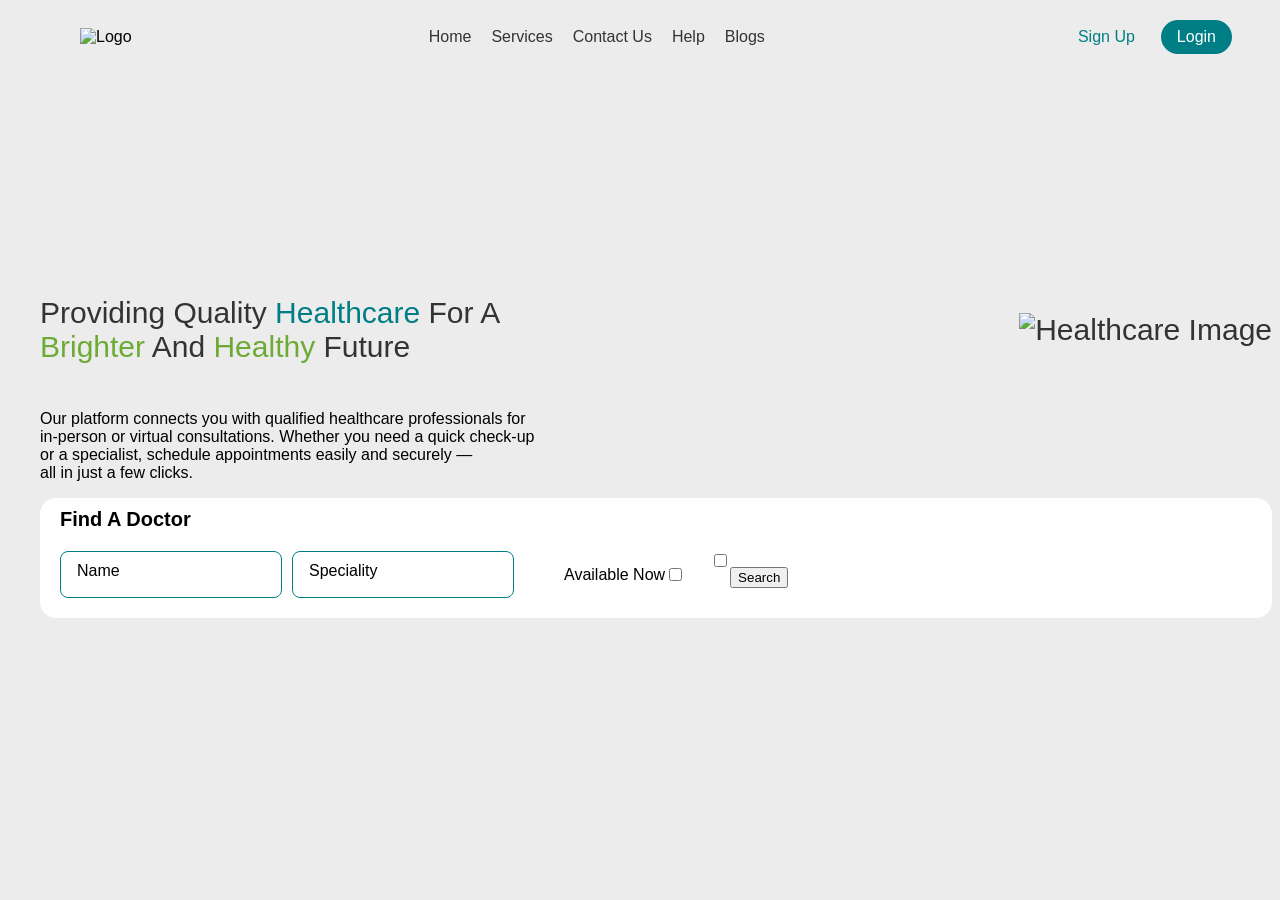
==== index.html @ ffe41bc7 "Initial commit" ====
<!DOCTYPE html>
<html lang="en">
<head>
    <meta charset="UTF-8">
    <meta name="viewport" content="width=device-width, initial-scale=1.0">
    <title>Appointment booking System</title>

    <link rel="stylesheet" href="styles.css">
    </head>
    <body>
        <nav class="nav-bar">
            <div class="logo">
                <img src="" alt="Logo"/>
            </div>

            <div class="nav-links">
                <a href="index.html">Home</a>
                <a href="services.html">Services</a>
                <a href="contact.html">Contact Us</a>
                <a href="help.html">Help</a>
                <a href="blogs.html">Blogs</a>
            </div>
            <div class="auth">
                
                <a href="signup.html" class="signup">Sign Up</a>
                <a href="login.html" class="login">Login</a>
            </div>
        </nav>

        <div class="legend">
            <div class="intro">
                <p>Providing Quality <span class="healthcare">Healthcare</span> For A<br> 
                    <span class="bright_healthy">Brighter</span> And <span class="bright_healthy">Healthy</span> Future
                 </p>
                 <img src="" alt="Healthcare Image" class="healthcare-image"/>
            </div>
            <div class="hero-text">
                <p>Our platform connects you with qualified healthcare professionals for<br>
                     in-person or virtual consultations. Whether you need a quick check-up<br>
                     or a specialist, schedule appointments easily and securely —<br> 
                     all in just a few clicks.</p>
            </div>
            
        </div>

        <div class="find_a_doctor">
            <strong><p class="find_doctor">Find A Doctor</p></strong>
            <div class="name_specialty_search">
            <div class="name">
                <p>Name</p>
            </div>
            <div class="speciality">
                <p>Speciality</p>
            </div>
            <div class="Available">
                <label for="toggle_availability" class="checkbox_label">Available Now</label>
                <input type="checkbox" id="toggle_availability">
                

            </div>
            <label>
                <input type="checkbox">
                <span class="slider"></span>
            </label>
            <div class="search">
                <p></p><button>Search</button>
            </div>
        </div>
        </div>
        <script src="script.js"></script>
    </body>
    
</html>
---- styles.css ----
body{
    margin-left:40px;
    font-family: 'Segoe UI', Tahoma, Geneva, Verdana, sans-serif;
    background-color: #ececec;
}

.nav-bar{
    display: flex;
    justify-content: space-between;
    align-items: center;
    padding: 12px 40px;
    

}

.nav-bar .logo img{
    height: 40px;
}

.nav-bar .nav-links{
    display: flex;
    gap: 20px;
}

.nav-bar .nav-links a{
    text-decoration: none;
    color:#333;
    font-weight: 500;
    position: relative;
}

.nav-bar .nav-links a:hover{
    color:#0abab5
}

.nav-bar .auth {
    display: flex;
    gap:10px;
}

.nav-bar .auth a{
    text-decoration: none;
    font-weight: 500;
    padding:8px 16px;
}

.signup{
    color:#007e85

}
.login{
    background-color: #007e85;
    color: white;
    border: none;
    border-radius:  25px;
}
.login:hover{
    background-color: #0a9a95;
}
.intro{
    margin-top:200px;
    font-size: 30px;
    color: #333;
    font-weight: 500;
    display: flex;
    justify-content: space-between;
    align-items: center;
    gap:20px
}
.healthcare{
    color: #007e85;
    font-weight:500
}
.bright_healthy{
    color:#6eab36;
}

.legend p{
    flex:1;
}

.find_a_doctor{
    background-color: #ffffff;
    border-radius: 16px;
    padding:5px
    
}
.find_doctor{
    font-size:20px;
    margin-left:15px;
    margin-top: 5px;
   
}
.name_specialty_search{
    display: flex;
    
    margin-left: 15px;
    margin-bottom:15px;

}

.name{
   border: 1px solid #007e85;
   width: 220px ;
   height:45px;
   border-radius: 8px;
   
   
}
.name p{
    margin-left: 16px;
    margin-top: 10px;
    
    
    
}
.speciality{
    border: 1px solid #007e85;
    width: 220px ;
    height: 45px;
    border-radius: 8px;
    margin-left: 10px;
}
.speciality p{
    margin-left: 16px;
    margin-top: 10px;
}
.Available{
    margin-left:50px;
    margin-right:25px;
    display: flex;
    align-items: center;
}

.toggle_availability{
    margin-left: 10px;
}
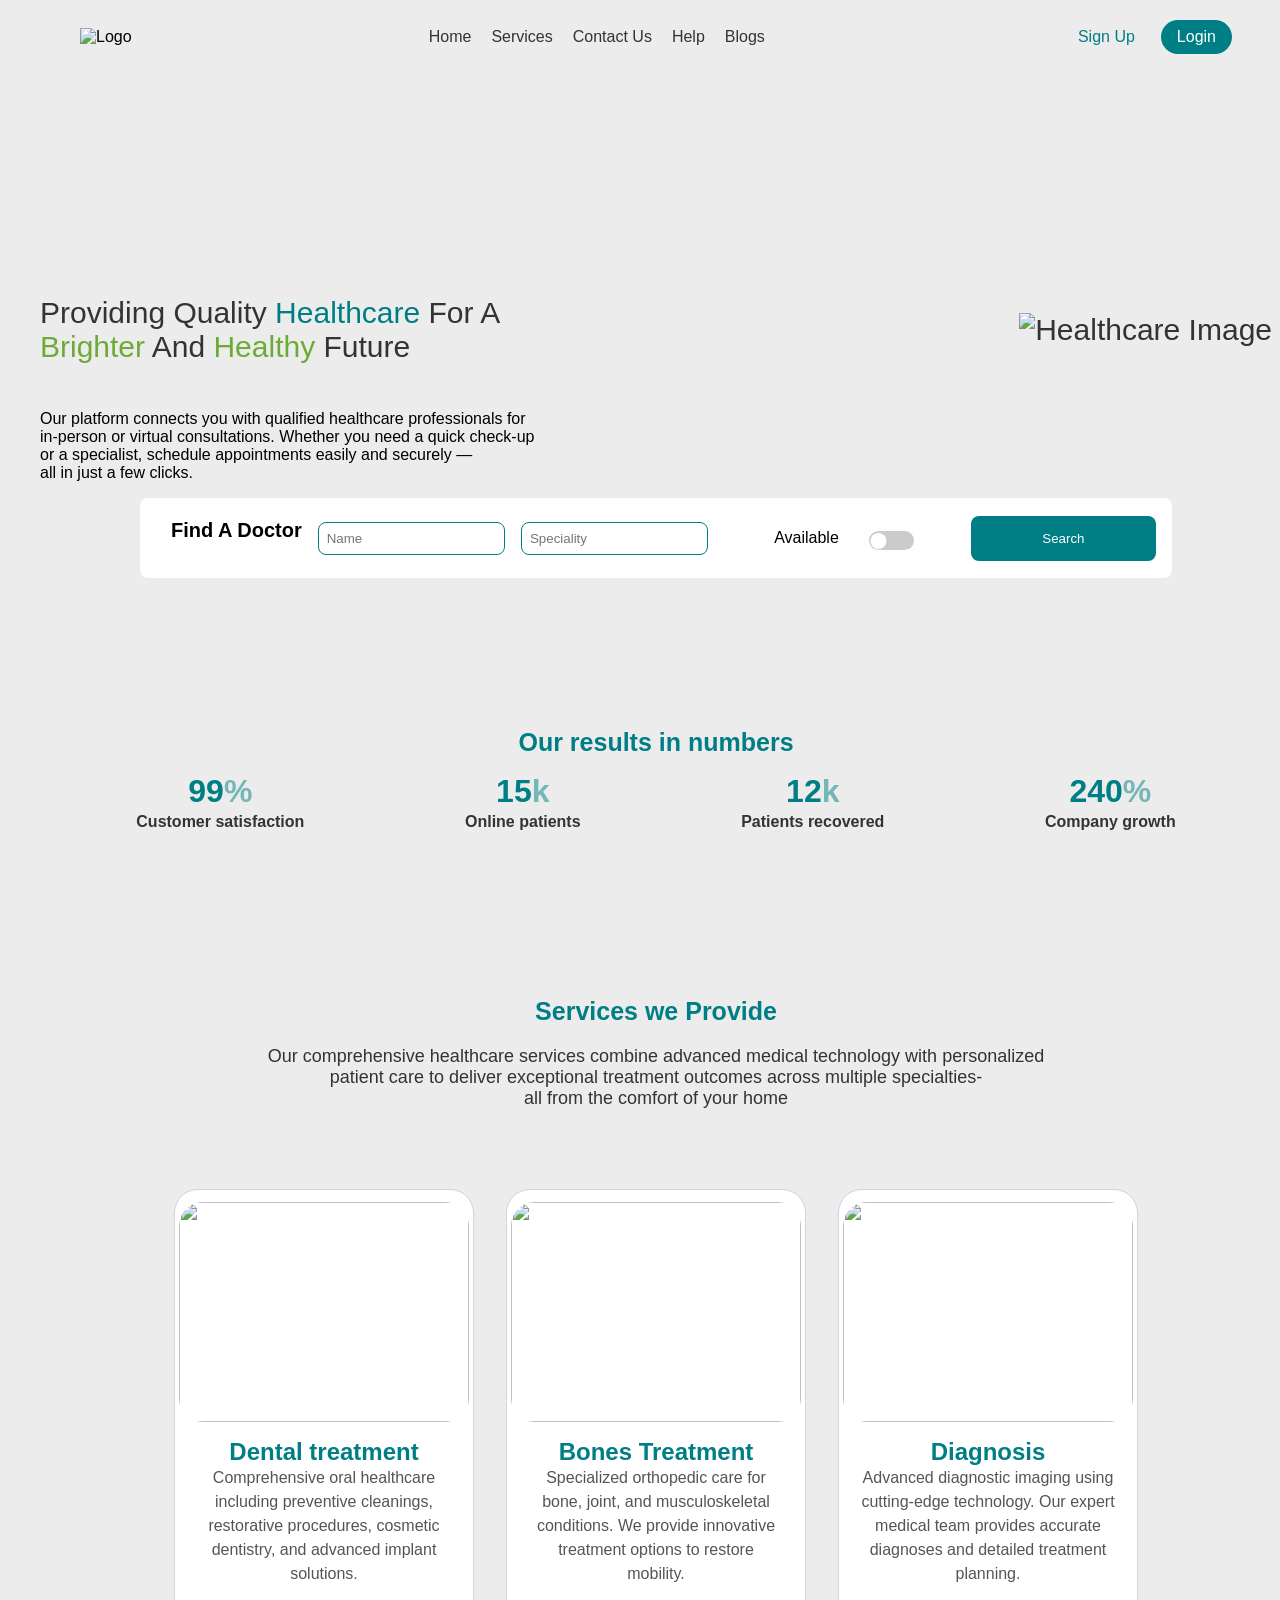
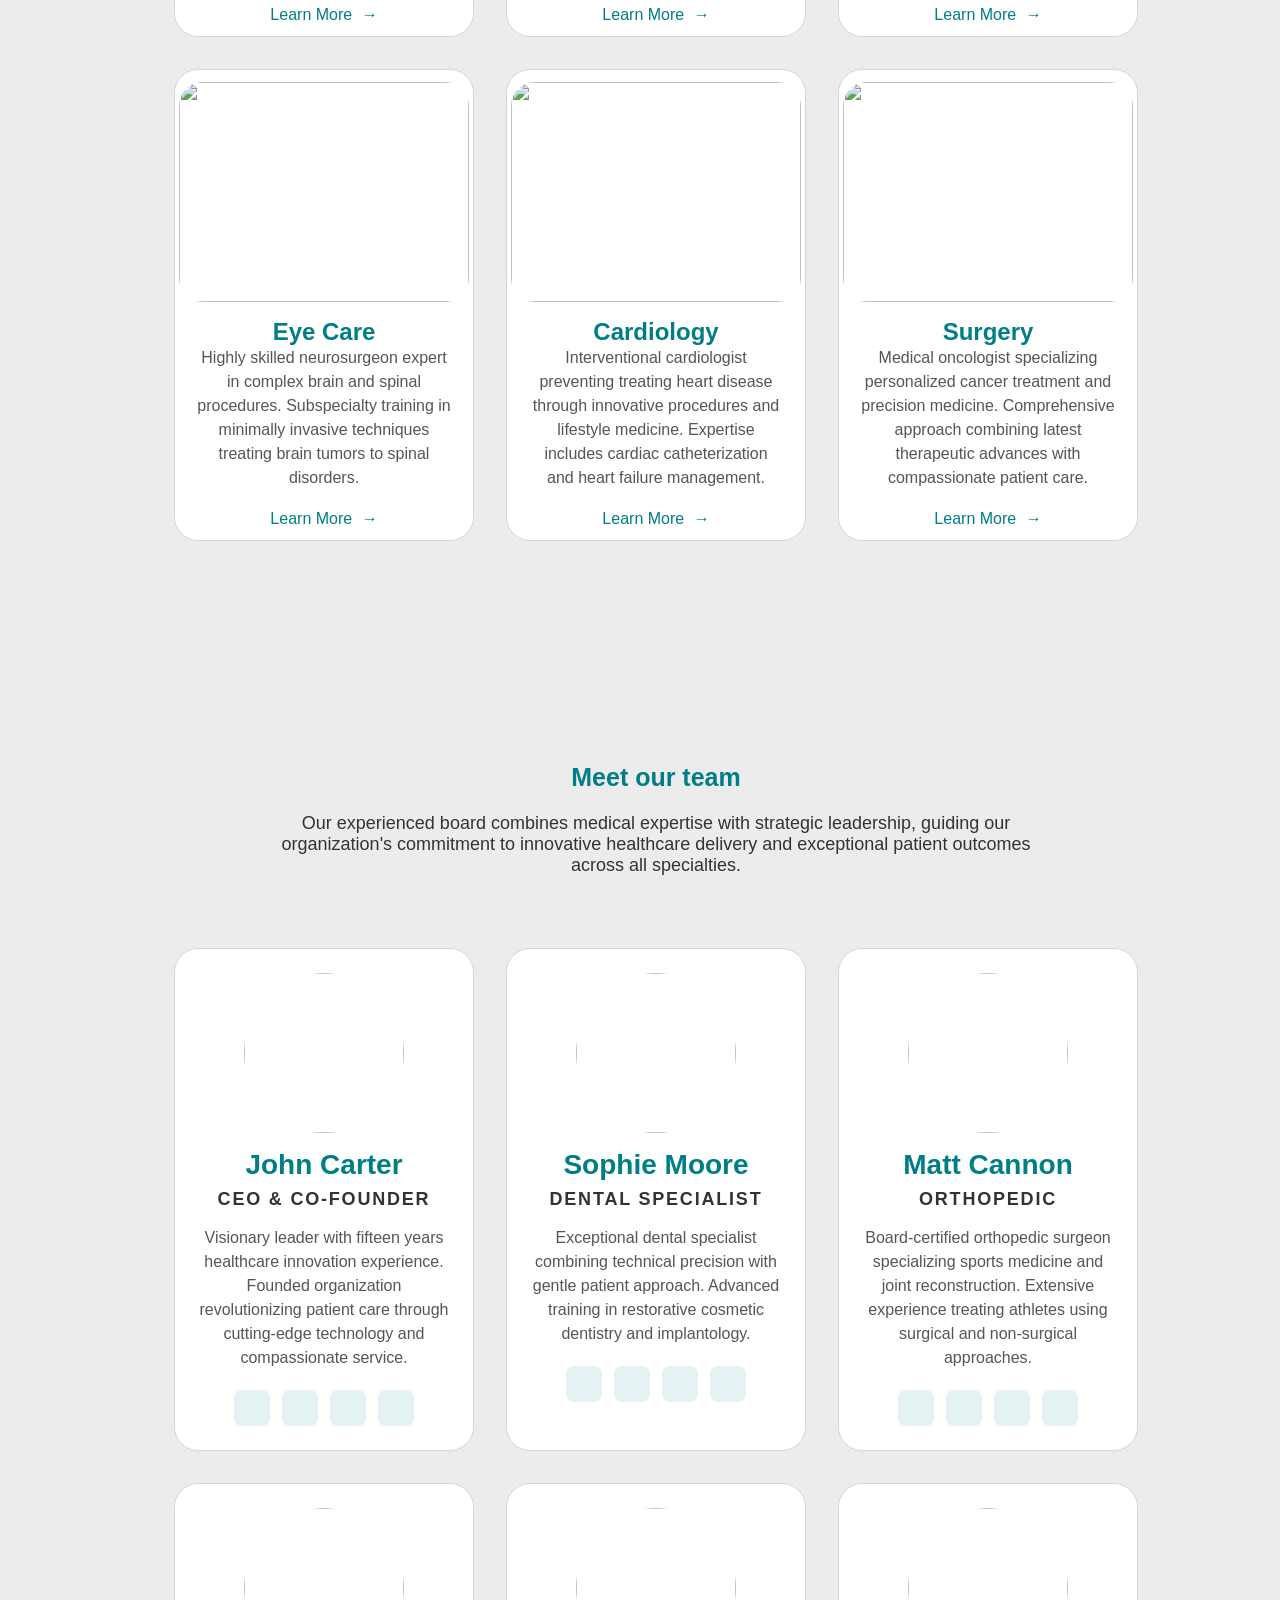
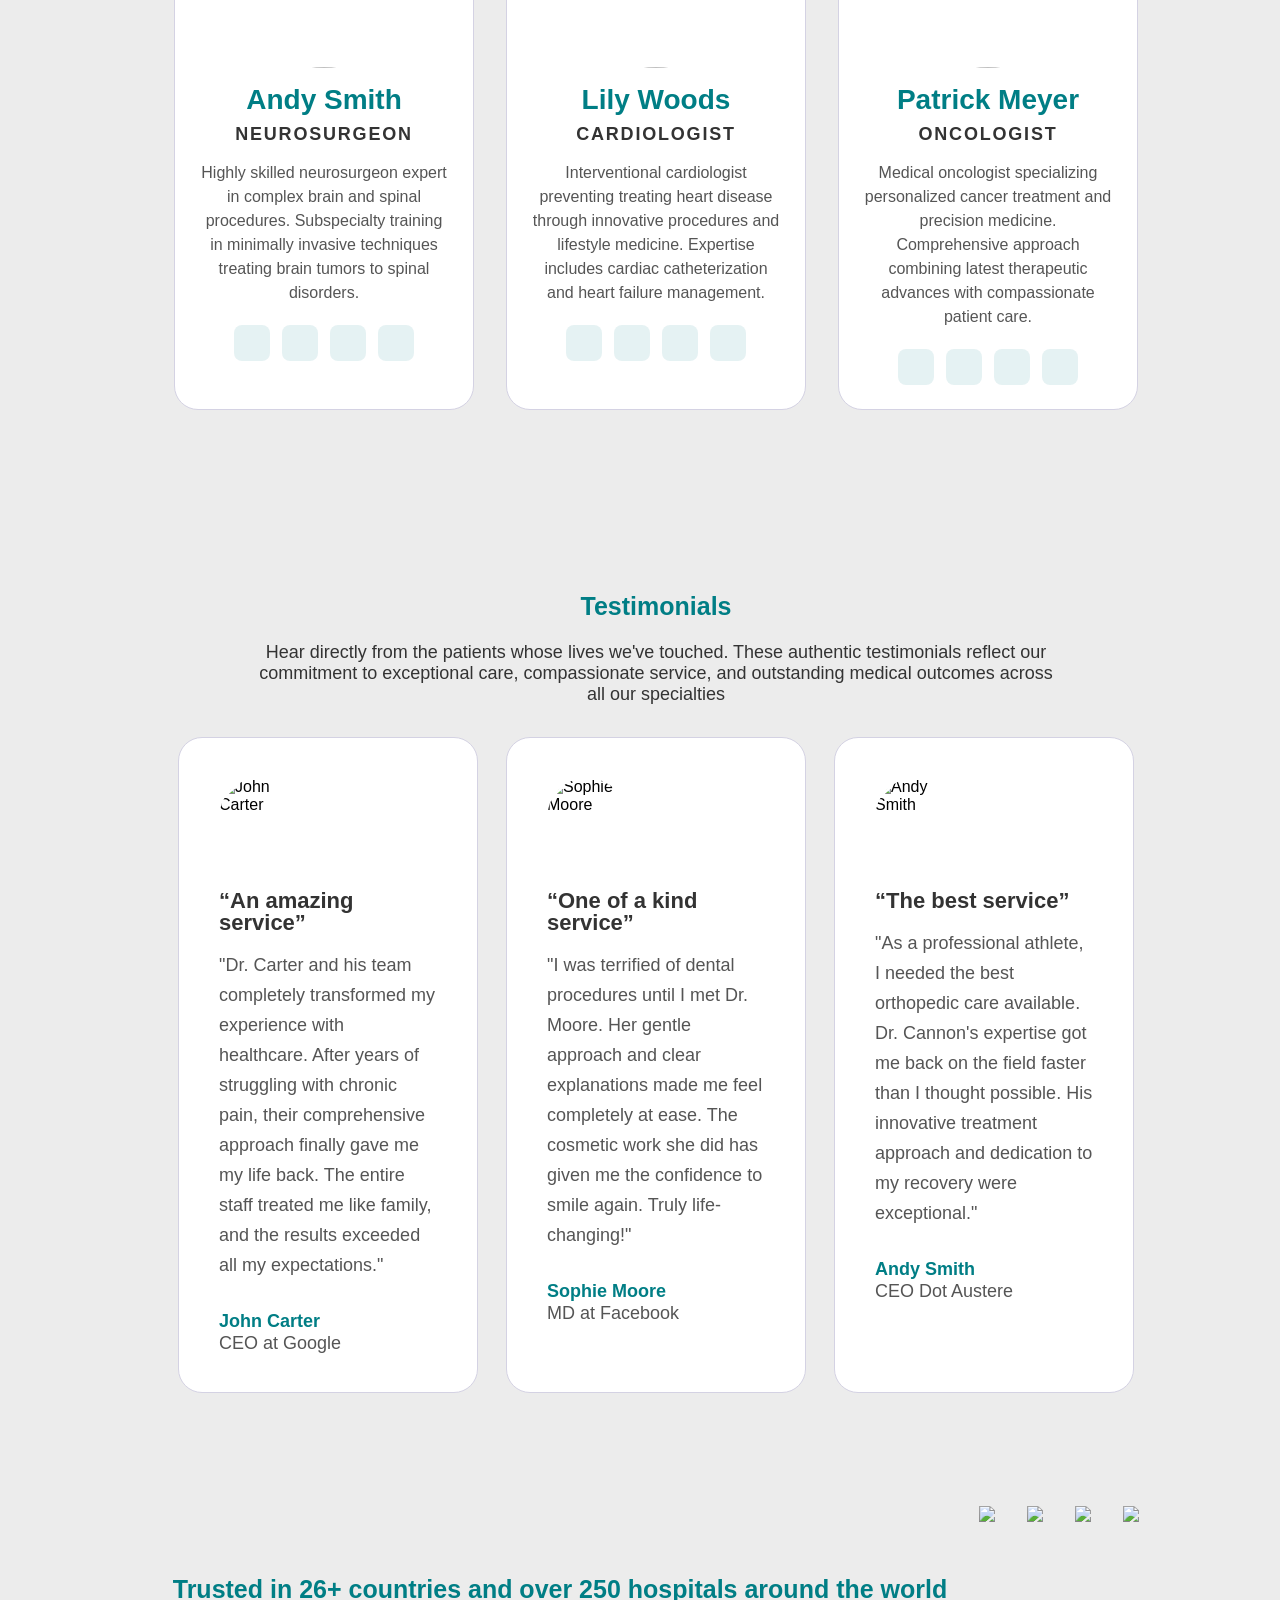
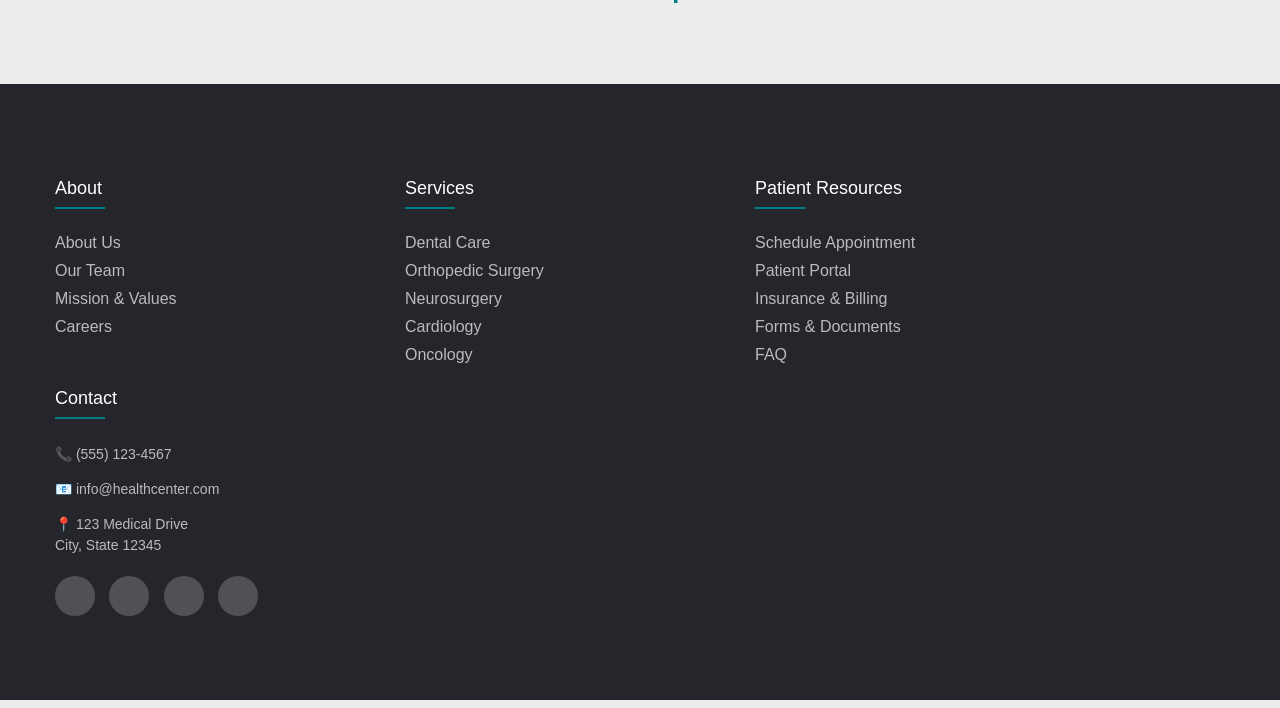
==== commit 94e3ee4a: "Completed the home page" ====
--- a/index.html
+++ b/index.html
@@ -8,6 +8,7 @@
     <link rel="stylesheet" href="styles.css">
     </head>
     <body>
+      <main>
         <nav class="nav-bar">
             <div class="logo">
                 <img src="" alt="Logo"/>
@@ -43,30 +44,317 @@
             
         </div>
 
-        <div class="find_a_doctor">
+        <div class="doctor-search">
             <strong><p class="find_doctor">Find A Doctor</p></strong>
-            <div class="name_specialty_search">
-            <div class="name">
-                <p>Name</p>
-            </div>
-            <div class="speciality">
-                <p>Speciality</p>
-            </div>
+            <input type="text" placeholder="Name">
+            <input type="text" placeholder="Speciality">
             <div class="Available">
-                <label for="toggle_availability" class="checkbox_label">Available Now</label>
-                <input type="checkbox" id="toggle_availability">
+                <label for="available">Available</label>
+                <label class="switch">
+                    <input type="checkbox" id="available">
+                    <span class="slider"></span>
+                </label>
                 
 
             </div>
-            <label>
-                <input type="checkbox">
-                <span class="slider"></span>
-            </label>
-            <div class="search">
-                <p></p><button>Search</button>
-            </div>
+                <p></p><button class="search">Search</button>
+            
         </div>
-        </div>
+        
+
+        <div class="results">Our results in numbers</div>
+        <div class="stats-container">
+            <div class="stat">
+              <div class="number">99<span class="unit">%</span></div>
+              <div class="label">Customer satisfaction</div>
+            </div>
+            <div class="stat">
+              <div class="number">15<span class="unit">k</span></div>
+              <div class="label">Online patients</div>
+            </div>
+            <div class="stat">
+              <div class="number">12<span class="unit">k</span></div>
+              <div class="label">Patients recovered</div>
+            </div>
+            <div class="stat">
+              <div class="number">240<span class="unit">%</span></div>
+              <div class="label">Company growth</div>
+            </div>
+          </div>
+
+          <div class="services-offered">
+                Services we Provide
+          </div>
+          <div class="services-desc">
+            Our comprehensive healthcare services combine advanced medical technology with personalized patient care to deliver exceptional treatment outcomes across multiple specialties- <br>
+            all from the comfort of your home
+          </div>
+
+          <div class="services-container">
+            
+              
+              <div class="team-cards">
+    
+                <div class="service-card">
+                  <img src="Teeth.png"/>
+                  <div class="service-name">Dental treatment</div>
+                  
+                  <div class="about">
+                    Comprehensive oral healthcare including preventive cleanings, restorative procedures, cosmetic dentistry, and advanced implant solutions. 
+                  </div>
+                  <div class="socials-row">
+                    <span class="text-with-arrow">Learn More <span class="arrow">→</span></span>
+                  </div>
+                </div>
+              
+                <div class="service-card">
+                  <img src="Bone.png"/>
+                  <div class="service-name">Bones Treatment</div>
+                  
+                  <div class="about">
+                    Specialized orthopedic care for bone, joint, and musculoskeletal conditions. We provide innovative treatment options to restore mobility.
+                  </div>
+                  <div class="socials-row">
+                    <span class="text-with-arrow">Learn More <span class="arrow">→</span></span>
+                  </div>
+                </div>
+    
+                <div class="service-card">
+                    <img src="Diagnosis.png"/>
+                    <div class="service-name">Diagnosis</div>
+                    
+                    <div class="about">
+                      Advanced diagnostic imaging using cutting-edge technology. Our expert medical team provides accurate diagnoses and detailed treatment planning.                    </div>
+                    <div class="socials-row">
+                      <span class="text-with-arrow">Learn More <span class="arrow">→</span></span>
+                    </div>
+                </div>
+    
+                <div class="service-card">
+                    <img src="Eye.png"/>
+                    <div class="service-name">Eye Care</div>
+                    
+                    <div class="about">
+                        Highly skilled neurosurgeon expert in complex brain and spinal procedures. Subspecialty training in minimally invasive techniques treating brain tumors to spinal disorders.</div>
+                    <div class="socials-row">
+                      <span class="text-with-arrow">Learn More <span class="arrow">→</span></span>
+                    </div>
+                </div>
+    
+                <div class="service-card">
+                    <img src="Cardiology.png"/>
+                    <div class="service-name">Cardiology</div>
+                    
+                    <div class="about">
+                        Interventional cardiologist preventing treating heart disease through innovative procedures and lifestyle medicine. Expertise includes cardiac catheterization and heart failure management.</div>
+                    <div class="socials-row">
+                      <span class="text-with-arrow">Learn More <span class="arrow">→</span></span>
+                    </div>
+                </div>
+    
+                <div class="service-card">
+                    <img src="Surgery.png"/>
+                    <div class="service-name">Surgery</div>
+                    
+                    <div class="about">
+                        Medical oncologist specializing personalized cancer treatment and precision medicine. Comprehensive approach combining latest therapeutic advances with compassionate patient care. 
+                    </div>
+                    <div class="socials-row">
+                      <span class="text-with-arrow">Learn More <span class="arrow">→</span></span>
+                    </div>
+                </div>
+          </div>
+          
+
+          <div class="services-provided">
+            <h2 class="services-offered">Meet our team</h2>
+            <div class="services-desc">
+              Our experienced board combines medical expertise with strategic leadership, guiding our organization's commitment to innovative healthcare delivery and exceptional patient outcomes across all specialties.
+            </div>
+          </div>
+          
+          
+          <div class="team-cards">
+
+            <div class="employee-card">
+              <img src=""/>
+              <div class="employee-name">John Carter</div>
+              <div class="role">CEO & Co-Founder</div>
+              <div class="about">
+                Visionary leader with fifteen years healthcare innovation experience. Founded organization revolutionizing patient care through cutting-edge technology and compassionate service. 
+              </div>
+              <div class="socials-row">
+                <div class="socials-container"><div class="socials"></div></div>
+                <div class="socials-container"><div class="socials"></div></div>
+                <div class="socials-container"><div class="socials"></div></div>
+                <div class="socials-container"><div class="socials"></div></div>
+              </div>
+            </div>
+          
+            <div class="employee-card">
+              <img src=""/>
+              <div class="employee-name">Sophie Moore</div>
+              <div class="role">DENTAL SPECIALIST</div>
+              <div class="about">
+                Exceptional dental specialist combining technical precision with gentle patient approach. Advanced training in restorative cosmetic dentistry and implantology.
+              </div>
+              <div class="socials-row">
+                <div class="socials-container"><div class="socials"></div></div>
+                <div class="socials-container"><div class="socials"></div></div>
+                <div class="socials-container"><div class="socials"></div></div>
+                <div class="socials-container"><div class="socials"></div></div>
+              </div>
+            </div>
+
+            <div class="employee-card">
+                <img src=""/>
+                <div class="employee-name">Matt Cannon</div>
+                <div class="role">Orthopedic</div>
+                <div class="about">
+                    Board-certified orthopedic surgeon specializing sports medicine and joint reconstruction. Extensive experience treating athletes using surgical and non-surgical approaches.
+                </div>
+                <div class="socials-row">
+                  <div class="socials-container"><div class="socials"></div></div>
+                  <div class="socials-container"><div class="socials"></div></div>
+                  <div class="socials-container"><div class="socials"></div></div>
+                  <div class="socials-container"><div class="socials"></div></div>
+                </div>
+            </div>
+
+            <div class="employee-card">
+                <img src=""/>
+                <div class="employee-name">Andy Smith</div>
+                <div class="role">Neurosurgeon</div>
+                <div class="about">
+                    Highly skilled neurosurgeon expert in complex brain and spinal procedures. Subspecialty training in minimally invasive techniques treating brain tumors to spinal disorders.</div>
+                <div class="socials-row">
+                  <div class="socials-container"><div class="socials"></div></div>
+                  <div class="socials-container"><div class="socials"></div></div>
+                  <div class="socials-container"><div class="socials"></div></div>
+                  <div class="socials-container"><div class="socials"></div></div>
+                </div>
+            </div>
+
+            <div class="employee-card">
+                <img src=""/>
+                <div class="employee-name">Lily Woods</div>
+                <div class="role">CARDIOLOGIST</div>
+                <div class="about">
+                    Interventional cardiologist preventing treating heart disease through innovative procedures and lifestyle medicine. Expertise includes cardiac catheterization and heart failure management.</div>
+                <div class="socials-row">
+                  <div class="socials-container"><div class="socials"></div></div>
+                  <div class="socials-container"><div class="socials"></div></div>
+                  <div class="socials-container"><div class="socials"></div></div>
+                  <div class="socials-container"><div class="socials"></div></div>
+                </div>
+            </div>
+
+            <div class="employee-card">
+                <img src=""/>
+                <div class="employee-name">Patrick Meyer</div>
+                <div class="role">ONCOLOGIST</div>
+                <div class="about">
+                    Medical oncologist specializing personalized cancer treatment and precision medicine. Comprehensive approach combining latest therapeutic advances with compassionate patient care. 
+                </div>
+                <div class="socials-row">
+                  <div class="socials-container"><div class="socials"></div></div>
+                  <div class="socials-container"><div class="socials"></div></div>
+                  <div class="socials-container"><div class="socials"></div></div>
+                  <div class="socials-container"><div class="socials"></div></div>
+                </div>
+            </div>
+
+            <div class="services-provided">
+              <h2 class="services-offered">Testimonials</h2>
+              <div class="services-desc">
+                Hear directly from the patients whose lives we've touched. These authentic testimonials reflect our commitment to exceptional care, compassionate service, and outstanding medical outcomes across all our specialties
+              </div>
+            </div>
+
+
+            <div class="testimonial-container">
+              <div class="testimonial-card">
+                <img class="profile-pic" src="https://placehold.co/80x80" alt="John Carter">
+                <div class="testimonial-title">“An amazing service”</div>
+                <div class="testimonial-text">"Dr. Carter and his team completely transformed my experience with healthcare. After years of struggling with chronic pain, their comprehensive approach finally gave me my life back. The entire staff treated me like family, and the results exceeded all my expectations."</div>
+                <div class="testimonial-name">John Carter</div>
+                <div class="testimonial-role">CEO at Google</div>
+              </div>
+            
+              <div class="testimonial-card">
+                <img class="profile-pic" src="https://placehold.co/80x80" alt="Sophie Moore">
+                <div class="testimonial-title">“One of a kind service”</div>
+                <div class="testimonial-text">"I was terrified of dental procedures until I met Dr. Moore. Her gentle approach and clear explanations made me feel completely at ease. The cosmetic work she did has given me the confidence to smile again. Truly life-changing!"</div>
+                <div class="testimonial-name">Sophie Moore</div>
+                <div class="testimonial-role">MD at Facebook</div>
+              </div>
+            
+              <div class="testimonial-card">
+                <img class="profile-pic" src="https://placehold.co/80x80" alt="Andy Smith">
+                <div class="testimonial-title">“The best service”</div>
+                <div class="testimonial-text">"As a professional athlete, I needed the best orthopedic care available. Dr. Cannon's expertise got me back on the field faster than I thought possible. His innovative treatment approach and dedication to my recovery were exceptional."</div>
+                <div class="testimonial-name">Andy Smith</div>
+                <div class="testimonial-role">CEO Dot Austere</div>
+              </div>
+            </div>
+            <div class="services-offered">Trusted in 26+ countries and over 250 hospitals around the world</div>
+            <div class="logos">
+              <img src="Children's logo.png" />
+              <img src="Apollo.png" />
+              <img src="NHS.png"/>
+              <img src="JohnHopkins.png"/>
+              
+            </div>
+          </main>
+            <footer class="footer">
+              <div class="container">
+                <div class="row">
+                  <div class="footer-col">
+                    <h4>About</h4>
+                    <ul>
+                      <li><a href="#">About Us</a></li>
+                      <li><a href="#">Our Team</a></li>
+                      <li><a href="#">Mission & Values</a></li>
+                      <li><a href="#">Careers</a></li>
+                    </ul>
+                  </div>
+                  <div class="footer-col">
+                    <h4>Services</h4>
+                    <ul>
+                      <li><a href="#">Dental Care</a></li>
+                      <li><a href="#">Orthopedic Surgery</a></li>
+                      <li><a href="#">Neurosurgery</a></li>
+                      <li><a href="#">Cardiology</a></li>
+                      <li><a href="#">Oncology</a></li>
+                    </ul>
+                  </div>
+                  <div class="footer-col">
+                    <h4>Patient Resources</h4>
+                    <ul>
+                      <li><a href="#">Schedule Appointment</a></li>
+                      <li><a href="#">Patient Portal</a></li>
+                      <li><a href="#">Insurance & Billing</a></li>
+                      <li><a href="#">Forms & Documents</a></li>
+                      <li><a href="#">FAQ</a></li>
+                    </ul>
+                  </div>
+                  <div class="footer-col">
+                    <h4>Contact</h4>
+                    <div class="contact-info">
+                      <p>📞 (555) 123-4567</p>
+                      <p>📧 info@healthcenter.com</p>
+                      <p>📍 123 Medical Drive<br>City, State 12345</p>
+                    </div>
+                    <div class="social-links">
+                      <a href="#"><i class="fab fa-facebook-f"></i></a>
+                      <a href="#"><i class="fab fa-twitter"></i></a>
+                      <a href="#"><i class="fab fa-instagram"></i></a>
+                      <a href="#"><i class="fab fa-linkedin-in"></i></a>
+                    </div>
+                  </div>
+                </div>
+              </div>
+            </footer>
         <script src="script.js"></script>
     </body>
     
--- a/styles.css
+++ b/styles.css
@@ -2,6 +2,11 @@
     margin-left:40px;
     font-family: 'Segoe UI', Tahoma, Geneva, Verdana, sans-serif;
     background-color: #ececec;
+    display:flex;
+    flex-direction: column;
+}
+main{
+  flex:1
 }
 
 .nav-bar{
@@ -78,17 +83,46 @@
 .legend p{
     flex:1;
 }
-
+.doctor-search {
+    background-color: #ffffff;
+    border-radius:8px;
+    display: flex;
+    align-items: center;
+    justify-content: space-between; /* Spread out */
+    gap: 1rem; /* Space between items */
+    padding: 1rem;
+    width: 100%;
+    max-width: 1000px; /* Optional: control max width */
+    margin: 0 auto;
+  }
+
+.doctor-search input[type="text"], .doctor-search button {
+  flex: 1;
+  padding: 0.5rem;
+  border-radius: 8px;
+  border: 1px solid #007e85;
+}
+
+.doctor-search button {
+  background-color: #007e85;
+  color: white;
+  border: none;
+  cursor: pointer;
+}
 .find_a_doctor{
     background-color: #ffffff;
     border-radius: 16px;
-    padding:5px
+    padding:5px;
+    
+
     
 }
 .find_doctor{
     font-size:20px;
     margin-left:15px;
     margin-top: 5px;
+    display: flex;
+    align-items: center;
    
 }
 .name_specialty_search{
@@ -96,6 +130,7 @@
     
     margin-left: 15px;
     margin-bottom:15px;
+    
 
 }
 
@@ -136,3 +171,430 @@
     margin-left: 10px;
 }
 
+
+/* From Uiverse.io by namecho */ 
+   
+.slider {
+    display: inline-block;
+    width: 45px;
+    height: 19px;
+    background-color: #cccccc;
+    border-radius: 9.5px; 
+    position: relative;
+    transition: 0.3s all ease-in-out;
+    margin-left: 30px;
+    margin-top: 9px;
+  }
+  
+  .slider::after {
+    content: "";
+    display: inline-block;
+    width: 16px;
+    height: 16px;
+    background-color: #fff;
+    border-radius: 8px; 
+    position: absolute;
+    top: 1.5px; 
+    transform: translateX(1.5px);
+    box-shadow: 10px 0 40px rgba(0, 0, 0, 0.1);
+    transition: 0.3s all ease-in-out;
+  }
+  
+  .switch input[type="checkbox"]:checked + .slider {
+    background-color: #007e85;
+  }
+  
+  .switch input[type="checkbox"]:checked + .slider::after {
+    transform: translateX(27.5px);
+    box-shadow: -10px 0 40px rgba(0, 0, 0, 0.1);
+  }
+  
+  .switch input[type="checkbox"] {
+    display: none;
+  }
+  .switch input[type="checkbox"]:checked:active + .slider::after {
+    transform: translateX(27.5px); 
+  }
+     
+  .search {
+    background-color:#007e85;
+    height: 45px;
+    width: 150px;
+    color: white;
+    border-radius: 8px;
+    border: none;
+  }
+  
+  .stats-container {
+    display: flex;
+    justify-content: space-around; /* or space-between */
+    text-align: center;
+    padding: 1rem;
+  }
+  
+  .stat {
+    display: flex;
+    flex-direction: column;
+    gap: 0.2rem; /* ↓↓ reduce this to make number and label closer */
+  }
+  
+  .number {
+    font-size: 2rem;
+    font-weight: bold;
+    color: #007e85;
+  }
+  .unit{
+    color:#75b6b8;
+  }
+  
+  .label {
+    font-size: 1rem;
+    color: #333;
+    font-weight: bold;
+  }
+  .results{
+    display: flex;
+    align-items: center;
+    justify-content: center;
+    margin-top: 150px;
+    font-size: 25px;
+    font-weight: bold;
+    color: #007e85;
+  }
+
+  .services-offered{
+    display: flex;
+    align-items: center;
+    justify-content: center;
+    margin-top: 150px;
+    font-size: 25px;
+    font-weight: bold;
+    color: #007e85;
+  }
+
+  .services-container{
+    display: flex;
+    justify-content: center;
+    flex-wrap: wrap;
+    gap: 32px;
+    padding: 40px 0;
+  }
+
+  .service-card{
+    width: 300px;
+    background: white;
+    border: 1px solid #D4D2E3;
+    border-radius: 24px;
+    padding: 12px 22px;
+    box-sizing: border-box;
+    display: flex;
+    flex-direction: column;
+    align-items: center;
+  }
+
+  .service-card img{
+    width: 290px;
+    height: 220px;
+    border-radius: 24px;
+    
+  }
+  .service-name{
+    color: #007E85;
+    font-size: 24px;
+    font-weight: 700;
+    text-align: center;
+    margin-top: 16px;
+  }
+  .text-with-arrow{
+    color:#007E85;
+
+  }
+  .text-with-arrow:hover {
+    color: #0abab5;
+    cursor: pointer; 
+  }
+  .arrow {
+    font-weight: bold;
+    margin-left: 5px;
+    transition: transform 0.3s ease;
+  }
+  
+  .text-with-arrow:hover .arrow {
+    color:#007E85;
+    transform: translateX(5px); /* optional animation */
+  }
+  .services-desc{
+    font-size: 18px;
+    color: #333;
+    max-width: 800px;
+    text-align: center;
+    margin: 20px auto 0 auto; 
+  }
+  
+  .team{
+    display: flex;
+    justify-content: center;
+    align-items: center;
+    flex-direction: column;
+    margin-top: 100px;
+    margin-bottom:100px;
+    font-weight: bold;
+    font-size: 1.5rem;
+    color:#007e85;
+  }
+
+  .team-cards {
+    display: flex;
+    justify-content: center;
+    flex-wrap: wrap;
+    gap: 32px;
+    padding: 40px 0;
+  }
+  
+  .employee-card {
+    width: 300px;
+    background: white;
+    border: 1px solid #D4D2E3;
+    border-radius: 24px;
+    padding: 24px;
+    box-sizing: border-box;
+    display: flex;
+    flex-direction: column;
+    align-items: center;
+  }
+  
+  .employee-card img {
+    width: 160px;
+    height: 160px;
+    border-radius: 50%;
+    object-fit: cover;
+    margin-bottom: 16px;
+  }
+  
+  .employee-name {
+    color: #007E85;
+    font-size: 28px;
+    font-weight: 700;
+    text-align: center;
+    margin-bottom: 8px;
+  }
+  
+  .role {
+    color: #333;
+    font-size: 18px;
+    font-weight: 700;
+    text-transform: uppercase;
+    letter-spacing: 1.8px;
+    margin-bottom: 16px;
+    text-align: center;
+  }
+  
+  .about {
+    color: #555;
+    font-size: 16px;
+    line-height: 24px;
+    text-align: center;
+    margin-bottom: 20px;
+  }
+  
+  .socials-row {
+    display: flex;
+    justify-content: center;
+    gap: 12px;
+  }
+  
+  .socials-container {
+    width: 36px;
+    height: 36px;
+  }
+  
+  .socials {
+    width: 36px;
+    height: 36px;
+    background: rgba(0, 126, 133, 0.1);
+    border-radius: 8px;
+  }
+
+
+  .testimonial-container {
+    display: flex;
+    gap: 28px;
+    justify-content: center;
+    flex-wrap: wrap;
+  }
+
+  .testimonial-card {
+    background-color: white;
+    border: 1px solid #D4D2E3;
+    border-radius: 24px;
+    width: 300px;
+    padding: 40px;
+    box-sizing: border-box;
+    display: flex;
+    flex-direction: column;
+    align-items: flex-start;
+  }
+
+  .profile-pic {
+    width: 80px;
+    height: 80px;
+    border-radius: 9999px;
+    margin-bottom: 32px;
+  }
+
+  .testimonial-title {
+    color: #333333;
+    font-size: 22px;
+    font-weight: 700;
+    line-height: 22px;
+    margin-bottom: 16px;
+  }
+
+  .testimonial-text {
+    color: #555555;
+    font-size: 18px;
+    font-weight: 400;
+    line-height: 30px;
+    margin-bottom: 32px;
+  }
+
+  .testimonial-name {
+    color: #007E85;
+    font-size: 18px;
+    font-weight: 700;
+    line-height: 18px;
+    margin-bottom: 4px;
+  }
+
+  .testimonial-role {
+    color: #555555;
+    font-size: 18px;
+    font-weight: 400;
+    line-height: 18px;
+  }
+  
+  .logos{
+    display: flex;
+    justify-content: center;
+    align-items: center;
+    flex-wrap: wrap;
+    gap: 32px;
+    padding: 40px 0;
+  }
+  .footer {
+    background-color: #24262b;
+    padding: 70px 0;
+    width: 100vw; /* Full viewport width */
+    margin-left: -40px; /* Offset the body margin-left */
+    box-sizing: border-box;
+  }
+  
+  .footer .container {
+    max-width: 1300px;
+    margin: 0 auto;
+    width: 100%; /* Remove fixed 1000px width */
+    padding: 0 40px; /* Add padding instead of fixed width */
+  }
+  
+  .row {
+    display: flex;
+    flex-wrap: wrap;
+  }
+  
+  ul {
+    list-style: none;
+    margin: 0;
+    padding: 0;
+  }
+  
+  .footer-col {
+    width: 25%;
+    padding: 0 15px;
+  }
+  
+  .footer-col h4 {
+    font-size: 18px;
+    color: #ffffff;
+    text-transform: capitalize;
+    margin-bottom: 35px;
+    font-weight: 500;
+    position: relative;
+  }
+  
+  .footer-col h4::before {
+    content: '';
+    position: absolute;
+    left: 0;
+    bottom: -10px;
+    background-color: #007e85; /* Changed to match your brand color */
+    height: 2px;
+    box-sizing: border-box;
+    width: 50px;
+  }
+  
+  .footer-col ul li:not(:last-child) {
+    margin-bottom: 10px;
+  }
+  
+  .footer-col ul li a {
+    font-size: 16px;
+    text-transform: capitalize;
+    color: #bbbbbb;
+    text-decoration: none;
+    font-weight: 300;
+    display: block;
+    transition: all 0.3s ease;
+  }
+  
+  .footer-col ul li a:hover {
+    color: #ffffff;
+    padding-left: 8px;
+  }
+  
+  .footer-col .social-links a {
+    display: inline-block;
+    height: 40px;
+    width: 40px;
+    background-color: rgba(255,255,255,0.2);
+    margin: 0 10px 10px 0;
+    text-align: center;
+    line-height: 40px;
+    border-radius: 50%;
+    color: #ffffff;
+    transition: all 0.5s ease;
+  }
+  
+  .footer-col .social-links a:hover {
+    color: #24262b;
+    background-color: #007e85; /* Changed to match your brand color */
+  }
+  
+  /* Contact info styling for healthcare footer */
+  .footer-col .contact-info {
+    margin-bottom: 20px;
+  }
+  
+  .footer-col .contact-info p {
+    color: #bbbbbb;
+    margin-bottom: 8px;
+    font-size: 14px;
+    line-height: 1.5;
+  }
+  
+  /* Responsive */
+  @media(max-width: 767px) {
+    .footer-col {
+      width: 50%;
+      margin-bottom: 30px;
+    }
+  }
+  
+  @media(max-width: 574px) {
+    .footer-col {
+      width: 100%;
+    }
+    
+    .footer .container {
+      padding: 0 20px;
+    }
+  }
